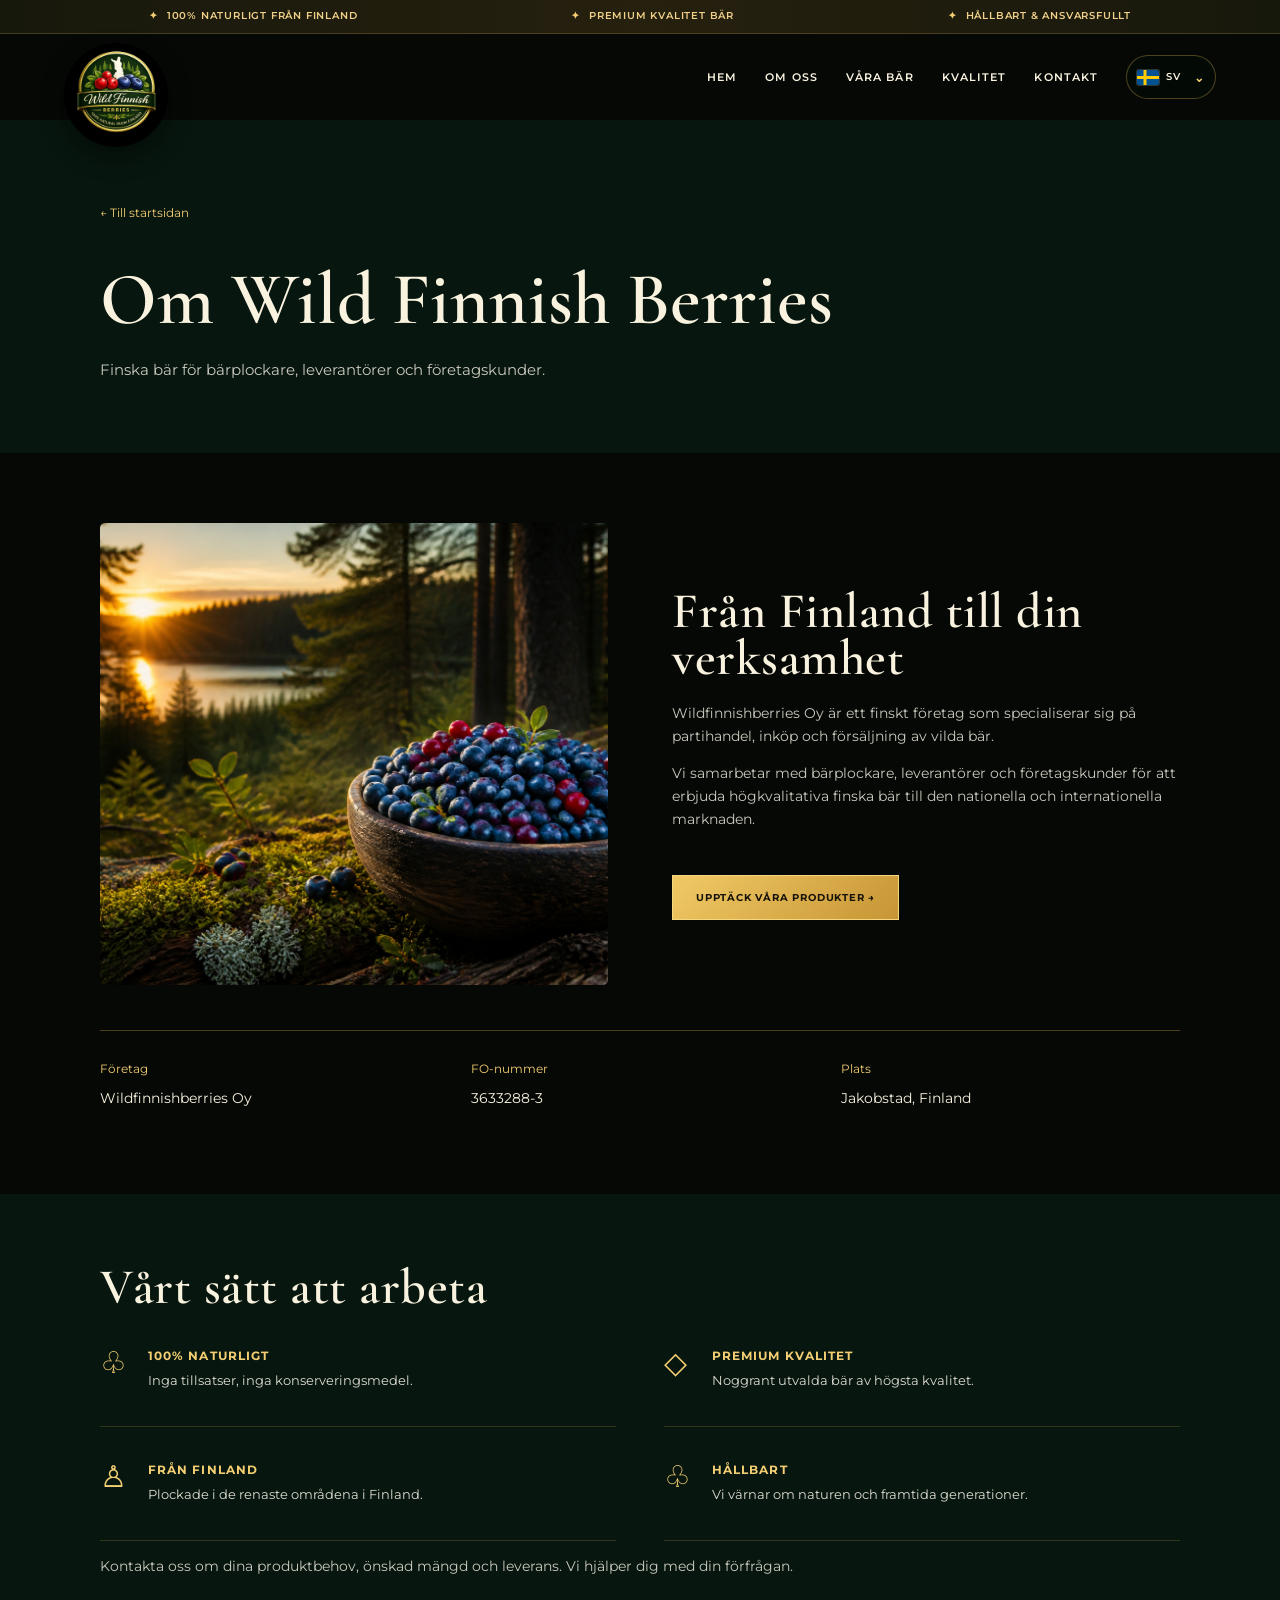
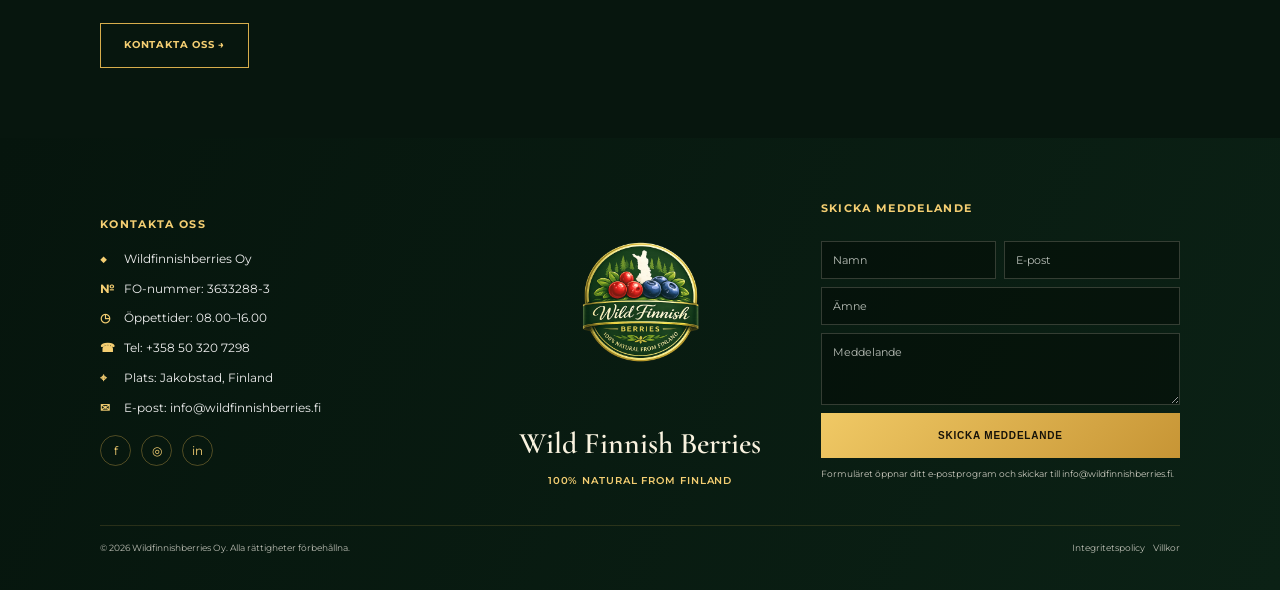
==== about.html @ 0ab93b12 "Add berry website pages with local images and responsive layouts" ====
<!doctype html>
<html lang="sv">

<head>
  <link rel="icon" href="assets/logo.jpeg">
  <meta charset="utf-8">
  <meta name="viewport" content="width=device-width, initial-scale=1">
  <meta name="description"
    content="Wild Finnish Berries – naturliga finska vilda bär för grossister, livsmedelsindustrin och export.">
  <title>Om oss | Wild Finnish Berries</title>
  <link rel="preconnect" href="https://fonts.googleapis.com">
  <link rel="preconnect" href="https://fonts.gstatic.com" crossorigin>
  <link
    href="https://fonts.googleapis.com/css2?family=Cormorant+Garamond:wght@500;600;700&family=Montserrat:wght@400;500;600;700&display=swap"
    rel="stylesheet">
  <link rel="stylesheet" href="assets/site.css">
</head>

<body>
  <div class="topbar"><span>100% naturligt från Finland</span><span>Premium kvalitet bär</span><span>Hållbart &amp;
      ansvarsfullt</span></div>
  <header class="nav">
    <a class="brand" href="index.html#hem" aria-label="Wild Finnish Berries hem"><img
        src="assets/logo.jpeg" alt="Wild Finnish Berries logotyp"></a>
    <nav class="nav-links" aria-label="Huvudmeny"><a href="index.html#hem">Hem</a><a href="about.html">Om oss</a><a
        href="products.html">Våra bär</a><a href="index.html#kvalitet">Kvalitet</a><a href="#kontakt">Kontakt</a>
      <div class="language-picker"><button class="language-trigger" type="button" aria-label="Välj språk"
          aria-expanded="false"><img class="language-flag"
            src="assets/flag-se.png" alt=""><span
            class="language-code">SV</span></button>
        <div class="language-options" role="menu"><button class="language-option" type="button" data-language="sv"
            role="menuitem"><img class="language-flag"
              src="assets/flag-se.png"
              alt=""><span>SV</span></button><button class="language-option" type="button" data-language="fi"
            role="menuitem"><img class="language-flag"
              src="assets/flag-fi.png"
              alt=""><span>FI</span></button><button class="language-option" type="button" data-language="en"
            role="menuitem"><img class="language-flag"
              src="assets/flag-gb.png" alt=""><span>EN</span></button>
        </div>
      </div>
    </nav>
    <button class="mobile-nav" type="button"
      aria-label="Öppna meny" aria-expanded="false" aria-controls="mobile-menu">☰</button>
    <nav id="mobile-menu" class="mobile-menu" aria-label="Mobilmeny"><a href="index.html#hem">Hem</a><a href="about.html">Om oss</a><a
        href="products.html">Våra bär</a><a href="index.html#kvalitet">Kvalitet</a><a href="#kontakt">Kontakt</a>
      <div class="language-picker"><button class="language-trigger" type="button" aria-label="Välj språk"
          aria-expanded="false"><img class="language-flag"
            src="assets/flag-se.png" alt=""><span
            class="language-code">SV</span></button>
        <div class="language-options" role="menu"><button class="language-option" type="button" data-language="sv"
            role="menuitem"><img class="language-flag"
              src="assets/flag-se.png"
              alt=""><span>SV</span></button><button class="language-option" type="button" data-language="fi"
            role="menuitem"><img class="language-flag"
              src="assets/flag-fi.png"
              alt=""><span>FI</span></button><button class="language-option" type="button" data-language="en"
            role="menuitem"><img class="language-flag"
              src="assets/flag-gb.png" alt=""><span>EN</span></button>
        </div>
      </div>
    </nav>
  </header>
  <main data-page="about"><section class="detail-heading"><div class="container">
      <a class="back-link" href="index.html" data-detail="back">← Till startsidan</a>
      <h1 class="detail-title" data-detail="aboutTitle">Om Wild Finnish Berries</h1>
      <p class="detail-lead" data-detail="aboutLead">Finska bär för bärplockare, leverantörer och företagskunder.</p>
    </div></section><section><div class="container">
  <div class="about-story"><img src="assets/hero-finnish-berries.png" alt="Bär från Finland" width="1536" height="1024">
  <div class="detail-copy"><h2 class="h2" data-detail="storyTitle">Från Finland till din verksamhet</h2>
  <p data-detail="storyBody">Wildfinnishberries Oy är ett finskt företag som specialiserar sig på partihandel, inköp och försäljning av vilda bär.</p>
  <p data-detail="storyPartners">Vi samarbetar med bärplockare, leverantörer och företagskunder för att erbjuda högkvalitativa finska bär till den nationella och internationella marknaden.</p>
  <a class="gold-btn detail-cta" href="products.html" data-detail="explore">Upptäck våra produkter →</a></div></div>
  <dl class="business-facts"><div><dt data-detail="companyLabel">Företag</dt><dd>Wildfinnishberries Oy</dd></div>
  <div><dt data-detail="businessLabel">FO-nummer</dt><dd>3633288-3</dd></div>
  <div><dt data-detail="locationLabel">Plats</dt><dd>Jakobstad, Finland</dd></div></dl>
  </div></section>
  <section class="detail-quality"><div class="container"><h2 class="h2" data-detail="qualityTitle">Vårt sätt att arbeta</h2><div class="quality-grid" id="kvalitet">
          <article class="quality"><span class="icon">♧</span>
            <h3>100% naturligt</h3>
            <p>Inga tillsatser, inga konserveringsmedel.</p>
          </article>
          <article class="quality"><span class="icon">◇</span>
            <h3>Premium kvalitet</h3>
            <p>Noggrant utvalda bär av högsta kvalitet.</p>
          </article>
          <article class="quality"><span class="icon">♙</span>
            <h3>Från Finland</h3>
            <p>Plockade i de renaste områdena i Finland.</p>
          </article>
          <article class="quality"><span class="icon">♧</span>
            <h3>Hållbart</h3>
            <p>Vi värnar om naturen och framtida generationer.</p>
          </article>
        </div><p class="detail-copy" data-detail="enquiryBody">Kontakta oss om dina produktbehov, önskad mängd och leverans. Vi hjälper dig med din förfrågan.</p>
  <a class="outline-btn detail-cta" href="#kontakt" data-detail="enquiry">Kontakta oss →</a></div></section></main>
  <footer class="contact" id="kontakt">
    <div class="container contact-grid">
      <div>
        <h3>Kontakta oss</h3>
        <ul class="contact-list">
          <li class="contact-company"><b>◆</b>Wildfinnishberries Oy</li>
          <li class="contact-business"><b>№</b><span class="contact-label">FO-nummer:</span> 3633288-3</li>
          <li class="contact-hours"><b>◷</b><span class="contact-label">Öppettider:</span> 08.00–16.00</li>
          <li class="contact-phone"><b>☎</b><span class="contact-label">Tel:</span> <a href="tel:+358503207298">+358 50
              320 7298</a></li>
          <li class="contact-location"><b>⌖</b><span class="contact-label">Plats:</span> Jakobstad, Finland</li>
          <li class="contact-email"><b>✉</b><span class="contact-label">E-post:</span> <a
              href="mailto:info@wildfinnishberries.fi">info@wildfinnishberries.fi</a></li>
        </ul>
        <div class="socials" aria-label="Sociala medier"><a href="#kontakt" aria-label="Facebook">f</a><a
            href="#kontakt" aria-label="Instagram">◎</a><a href="#kontakt" aria-label="LinkedIn">in</a></div>
      </div>
      <div class="footer-logo"><img src="assets/logo.jpeg" alt="Wild Finnish Berries" width="1024" height="1536" loading="lazy">
        <strong class="footer-brand-name">Wild Finnish Berries</strong>
        <p>100% natural from Finland</p>
      </div>
      <form class="contact-form" id="contact-form">
        <h3 class="full">Skicka meddelande</h3><input name="name" required placeholder="Namn" aria-label="Namn"><input
          name="email" required type="email" placeholder="E-post" aria-label="E-post"><input class="full" name="subject"
          required placeholder="Ämne" aria-label="Ämne"><textarea name="message" required placeholder="Meddelande"
          aria-label="Meddelande"></textarea><button class="gold-btn" type="submit">Skicka meddelande</button>
        <p class="form-note">Formuläret öppnar ditt e-postprogram och skickar till info@wildfinnishberries.fi.</p>
      </form>
    </div>
    <div class="container copyright"><span>© 2026 Wildfinnishberries Oy. Alla rättigheter
        förbehållna.</span><span>Integritetspolicy &nbsp;&nbsp; Villkor</span></div>
  </footer>
  <script src="assets/site.js" defer></script>
  <script src="assets/details.js" defer></script>
</body>

</html>
---- assets/site.css ----
:root {
      --ink: #050805;
      --forest: #07160e;
      --forest-2: #0c2115;
      --gold: #d7ad4c;
      --gold-light: #f4ce72;
      --cream: #f9f2df;
      --muted: #c9c8bd;
      --line: rgba(215, 173, 76, .35)
    }

    * {
      box-sizing: border-box
    }

    html {
      scroll-behavior: smooth
    }

    body {
      margin: 0;
      background: var(--ink);
      color: var(--cream);
      font-family: Montserrat, Arial, sans-serif;
      font-size: 14px;
      line-height: 1.65
    }

    a {
      color: inherit;
      text-decoration: none
    }

    img {
      display: block;
      max-width: 100%
    }

    .topbar {
      min-height: 34px;
      background: linear-gradient(90deg, #17180c, #26200e, #17180c);
      border-bottom: 1px solid rgba(241, 203, 113, .2);
      color: #f1d18a;
      display: flex;
      justify-content: space-around;
      gap: 18px;
      padding: 8px 4vw;
      font-size: 10px;
      font-weight: 600;
      letter-spacing: .08em;
      text-transform: uppercase
    }

    .topbar span {
      white-space: nowrap
    }

    .topbar span::before {
      content: '✦';
      margin-right: 9px;
      color: var(--gold-light)
    }

    .nav {
      height: 86px;
      display: flex;
      align-items: center;
      gap: 32px;
      max-width: 1220px;
      margin: auto;
      padding: 0 34px;
      position: relative;
      z-index: 3
    }

    .brand {
      width: 104px;
      height: 104px;
      margin-top: 35px;
      flex: 0 0 104px;
      overflow: hidden;
      border-radius: 50%;
      box-shadow: 0 10px 24px rgba(0, 0, 0, .42)
    }

    .brand img {
      width: 100%;
      height: 100%;
      object-fit: cover
    }

    .nav-links {
      display: flex;
      align-items: center;
      gap: 28px;
      margin-left: auto;
      flex-wrap: nowrap;
      white-space: nowrap;
      font-size: 11px;
      font-weight: 600;
      letter-spacing: .1em;
      text-transform: uppercase
    }

    .nav-links a {
      transition: color .2s
    }

    .nav-links a:hover {
      color: var(--gold-light)
    }

    .language-picker {
      position: relative
    }

    .language-trigger {
      display: inline-flex;
      align-items: center;
      justify-content: center;
      gap: 7px;
      min-width: 70px;
      padding: 9px 10px;
      border: 1px solid var(--line);
      border-radius: 22px;
      background: rgba(3, 12, 7, .78);
      color: var(--cream);
      font: 600 10px Montserrat;
      letter-spacing: .06em;
      cursor: pointer
    }

    .language-trigger::after {
      content: '⌄';
      margin-left: 7px;
      color: var(--gold-light);
      font-size: 12px
    }

    .language-flag {
      width: 22px;
      height: 15px;
      flex: 0 0 auto;
      object-fit: cover;
      border-radius: 2px;
      box-shadow: 0 0 0 1px rgba(255, 255, 255, .18)
    }

    .language-code {
      line-height: 1
    }

    .language-options {
      position: absolute;
      top: calc(100% + 7px);
      right: 0;
      z-index: 7;
      display: none;
      min-width: 78px;
      overflow: hidden;
      border: 1px solid var(--line);
      border-radius: 4px;
      background: #07140d;
      box-shadow: 0 12px 24px rgba(0, 0, 0, .4)
    }

    .language-picker.open .language-options {
      display: grid
    }

    .language-option {
      appearance: none;
      display: flex;
      align-items: center;
      gap: 9px;
      width: 100%;
      border: 0;
      border-bottom: 1px solid rgba(215, 173, 76, .16);
      background: transparent;
      color: var(--cream);
      padding: 10px 12px;
      font: 600 10px Montserrat;
      letter-spacing: .08em;
      text-align: left;
      cursor: pointer
    }

    .language-option:last-child {
      border-bottom: 0
    }

    .language-option:hover,
    .language-option[aria-current="true"] {
      background: rgba(215, 173, 76, .14);
      color: var(--gold-light)
    }

    .outline-btn,
    .gold-btn {
      display: inline-flex;
      justify-content: center;
      align-items: center;
      gap: 15px;
      min-height: 45px;
      padding: 0 23px;
      font-size: 10px;
      font-weight: 700;
      letter-spacing: .08em;
      text-transform: uppercase;
      transition: .2s
    }

    .outline-btn {
      border: 1px solid var(--gold);
      color: var(--gold-light)
    }

    .outline-btn:hover {
      background: var(--gold);
      color: #15130a
    }

    .gold-btn {
      background: linear-gradient(135deg, #f0c965, #c79535);
      color: #171309;
      border: 1px solid #f7d77e
    }

    .gold-btn:hover {
      filter: brightness(1.1);
      transform: translateY(-1px)
    }

    .hero {
      min-height: 520px;
      position: relative;
      background: linear-gradient(90deg, rgba(1, 7, 3, .86) 0%, rgba(1, 7, 3, .65) 38%, rgba(1, 7, 3, .1) 70%), url('hero-finnish-berries.png') center/cover no-repeat
    }

    .hero-inner {
      max-width: 1220px;
      min-height: 520px;
      margin: auto;
      padding: 105px 92px 72px;
      position: relative
    }

    .eyebrow {
      color: var(--gold-light);
      font-size: 13px;
      letter-spacing: .13em;
      text-transform: uppercase;
      font-weight: 500;
      margin: 0 0 3px
    }

    .display {
      font-family: 'Cormorant Garamond', Georgia, serif;
      font-weight: 600;
      letter-spacing: .035em;
      line-height: .88;
      margin: 0;
      max-width: 550px;
      font-size: clamp(64px, 7vw, 104px);
      text-transform: uppercase
    }

    .display span {
      color: var(--gold-light)
    }

    .ornament {
      color: var(--gold-light);
      font-size: 29px;
      line-height: 1;
      margin: 22px 0 18px;
      letter-spacing: 7px
    }

    .hero-copy {
      max-width: 420px;
      color: #f5f1e6;
      font-size: 13px;
      margin: 0 0 25px
    }

    .hero-badges {
      position: absolute;
      right: 50px;
      top: 68px;
      display: grid;
      gap: 18px
    }

    .hero-badge {
      width: 77px;
      height: 77px;
      border: 1px solid rgba(243, 210, 128, .5);
      border-radius: 50%;
      background: rgba(4, 14, 8, .55);
      display: grid;
      place-items: center;
      text-align: center;
      padding: 8px;
      color: #f1d18a;
      font-size: 8px;
      font-weight: 600;
      line-height: 1.35;
      text-transform: uppercase
    }

    .hero-badge b {
      font-size: 22px;
      display: block;
      font-weight: 400
    }

    section {
      padding: 70px 34px
    }

    section.hero {
      padding: 0
    }

    .container {
      max-width: 1080px;
      margin: auto
    }

    .intro {
      background: linear-gradient(115deg, #06150d, #0b2115)
    }

    .split {
      display: grid;
      grid-template-columns: 1.15fr 1fr;
      gap: 80px;
      align-items: center
    }

    .kicker {
      color: var(--gold-light);
      font-size: 11px;
      letter-spacing: .13em;
      text-transform: uppercase;
      margin: 0 0 5px;
      font-weight: 600
    }

    .h2 {
      font: 600 clamp(37px, 4vw, 50px)/.95 'Cormorant Garamond', Georgia, serif;
      letter-spacing: .01em;
      margin: 0 0 19px
    }

    .body-copy {
      color: #e1e0d7;
      font-size: 12px;
      max-width: 490px;
      margin: 0 0 25px
    }

    .quality-grid {
      display: grid;
      grid-template-columns: 1fr 1fr;
      gap: 24px 29px
    }

    .quality {
      min-height: 84px;
      border-bottom: 1px solid rgba(215, 173, 76, .2);
      padding: 3px 0 17px 48px;
      position: relative
    }

    .quality .icon {
      position: absolute;
      left: 0;
      top: 2px;
      color: var(--gold-light);
      font: 30px Georgia
    }

    .quality h3 {
      font-size: 10px;
      color: var(--gold-light);
      letter-spacing: .09em;
      text-transform: uppercase;
      margin: 0 0 4px
    }

    .quality p {
      font-size: 11px;
      line-height: 1.55;
      color: #dddcd2;
      margin: 0
    }

    .products {
      background: #050805;
      text-align: center;
      padding-bottom: 78px
    }

    .products .h2 {
      margin-bottom: 33px
    }

    .product-grid {
      display: grid;
      grid-template-columns: repeat(4, 1fr);
      gap: 15px;
      text-align: left
    }

    .product {
      overflow: hidden;
      border: 1px solid var(--line);
      border-radius: 5px;
      background: linear-gradient(160deg, #102315, #061008);
      transition: transform .25s, border-color .25s
    }

    .product:hover {
      transform: translateY(-5px);
      border-color: var(--gold-light)
    }

    .product img {
      width: 100%;
      height: 130px;
      object-fit: cover
    }

    .product-info {
      padding: 14px 15px 17px
    }

    .product h3 {
      font: 600 23px/1 'Cormorant Garamond', Georgia, serif;
      letter-spacing: .04em;
      margin: 0 0 8px;
      text-transform: uppercase
    }

    .product p {
      color: #d5d5cb;
      font-size: 10px;
      line-height: 1.6;
      margin: 0 0 14px;
      min-height: 48px
    }

    .season {
      border-top: 1px solid rgba(215, 173, 76, .25);
      padding-top: 10px;
      color: #dfbd63;
      font-size: 8px;
      font-weight: 600;
      letter-spacing: .04em;
      text-transform: uppercase
    }

    .season::before {
      content: '▦';
      font-size: 13px;
      margin-right: 7px
    }

    .products .gold-btn {
      margin-top: 25px
    }

    .strips {
      display: grid;
      grid-template-columns: repeat(3, 1fr);
      min-height: 116px
    }

    .strip {
      position: relative;
      display: flex;
      align-items: center;
      justify-content: center;
      gap: 12px;
      text-align: left;
      background-position: center;
      background-size: cover;
      min-height: 116px;
      overflow: hidden
    }

    .strip::before {
      content: '';
      position: absolute;
      inset: 0;
      background: rgba(2, 14, 7, .63)
    }

    .strip:nth-child(1) {
      background-image: url('lingonberries.png')
    }

    .strip:nth-child(2) {
      background-image: url('hero-finnish-berries.png')
    }

    .strip:nth-child(3) {
      background-image: url('cloudberries.png')
    }

    .strip>* {
      position: relative
    }

    .strip-icon {
      font: 31px Georgia;
      color: var(--gold-light)
    }

    .strip strong {
      display: block;
      font-size: 10px;
      letter-spacing: .08em;
      text-transform: uppercase;
      color: #fff
    }

    .strip small {
      font-size: 10px;
      color: #eee
    }

    .contact {
      background: linear-gradient(115deg, #06150d, #0b2115);
      padding-top: 54px;
      padding-bottom: 35px
    }

    .contact-grid {
      display: grid;
      grid-template-columns: 1fr .75fr 1fr;
      gap: 46px;
      align-items: center
    }

    .contact h3 {
      color: var(--gold-light);
      font-size: 11px;
      letter-spacing: .12em;
      text-transform: uppercase;
      margin: 0 0 16px
    }

    .contact-list {
      list-style: none;
      padding: 0;
      margin: 0
    }

    .contact-list li {
      color: #eee;
      font-size: 12px;
      margin: 10px 0;
      word-break: break-word
    }

    .contact-list b {
      color: var(--gold-light);
      display: inline-block;
      width: 24px
    }

    .socials {
      display: flex;
      gap: 10px;
      margin-top: 18px
    }

    .socials a {
      width: 31px;
      height: 31px;
      border: 1px solid var(--line);
      border-radius: 50%;
      display: grid;
      place-items: center;
      color: var(--gold-light);
      font-size: 12px
    }

    .footer-logo {
      text-align: center
    }

    .footer-logo img {
      width: 150px;
      height: 150px;
      object-fit: cover;
      border-radius: 50%;
      margin: 0 auto 5px
    }

    .footer-logo p {
      color: var(--gold-light);
      font-size: 10px;
      font-weight: 600;
      letter-spacing: .09em;
      margin: 0;
      text-transform: uppercase
    }

    .contact-form {
      display: grid;
      grid-template-columns: 1fr 1fr;
      gap: 8px
    }

    .contact-form input,
    .contact-form textarea {
      width: 100%;
      border: 1px solid rgba(239, 231, 207, .2);
      background: rgba(1, 8, 4, .45);
      color: #fff;
      font: 11px Montserrat;
      padding: 11px;
      outline: none
    }

    .contact-form input:focus,
    .contact-form textarea:focus {
      border-color: var(--gold)
    }

    .contact-form textarea {
      min-height: 72px;
      grid-column: 1/-1;
      resize: vertical
    }

    .contact-form button {
      grid-column: 1/-1;
      border: 0;
      cursor: pointer
    }

    .contact-form .full {
      grid-column: 1/-1
    }

    .form-note {
      grid-column: 1/-1;
      font-size: 9px;
      color: #c9c8bd;
      margin: 1px 0 0
    }

    .copyright {
      max-width: 1080px;
      margin: 35px auto 0;
      padding-top: 15px;
      border-top: 1px solid rgba(215, 173, 76, .16);
      display: flex;
      justify-content: space-between;
      gap: 20px;
      color: #babcb2;
      font-size: 9px
    }

    .mobile-nav {
      display: none
    }

    .mobile-menu {
      display: none
    }

    @media(max-width:1100px) {
      .nav {
        height: 68px;
        padding: 0 20px
      }

      .brand {
        width: 76px;
        height: 76px;
        flex-basis: 76px;
        margin-top: 24px
      }

      .nav-links,
      .nav>.outline-btn {
        display: none
      }

      .mobile-nav {
        display: block;
        margin-left: auto;
        background: transparent;
        border: 0;
        color: var(--gold-light);
        font-size: 22px;
        padding: 8px
      }

      .mobile-menu {
        position: absolute;
        left: 0;
        right: 0;
        top: 68px;
        background: #07140d;
        border-top: 1px solid var(--line);
        padding: 18px 24px;
        z-index: 4
      }

      .mobile-menu.open {
        display: grid;
        gap: 15px
      }

      .mobile-menu a {
        font-size: 11px;
        letter-spacing: .1em;
        text-transform: uppercase
      }

      .mobile-menu .language-picker {
        width: max-content;
        justify-self: start
      }

      .mobile-menu .language-options {
        position: static;
        right: auto;
        left: auto;
        margin-top: 7px
      }
    }

    @media(max-width:820px) {
      .topbar {
        justify-content: center;
        overflow: hidden
      }

      .topbar span:not(:first-child) {
        display: none
      }

      .nav {
        height: 68px;
        padding: 0 20px
      }

      .brand {
        width: 76px;
        height: 76px;
        flex-basis: 76px;
        margin-top: 24px
      }

      .nav-links,
      .nav>.outline-btn {
        display: none
      }

      .mobile-nav {
        display: block;
        margin-left: auto;
        background: transparent;
        border: 0;
        color: var(--gold-light);
        font-size: 22px;
        padding: 8px
      }

      .mobile-menu {
        display: none;
        position: absolute;
        left: 0;
        right: 0;
        top: 68px;
        background: #07140d;
        border-top: 1px solid var(--line);
        padding: 18px 24px;
        z-index: 4
      }

      .mobile-menu.open {
        display: grid;
        gap: 15px
      }

      .mobile-menu a {
        font-size: 11px;
        letter-spacing: .1em;
        text-transform: uppercase
      }

      .mobile-menu .language-picker {
        width: max-content;
        justify-self: start
      }

      .mobile-menu .language-options {
        right: auto;
        left: 0
      }

      section {
        padding: 55px 22px
      }

      .split,
      .contact-grid {
        grid-template-columns: 1fr;
        gap: 36px
      }

      .quality-grid {
        gap: 13px 18px
      }

      .products .h2 {
        margin-bottom: 25px
      }

      .product-grid {
        grid-template-columns: 1fr 1fr;
        gap: 11px
      }

      .product img {
        height: 118px
      }

      .product-info {
        padding: 12px
      }

      .product h3 {
        font-size: 20px
      }

      .product p {
        font-size: 9px;
        min-height: 57px
      }

      .strips {
        grid-template-columns: 1fr
      }

      .strip {
        min-height: 98px
      }

      .footer-logo {
        order: -1
      }

      .contact-grid {
        gap: 30px
      }

      .footer-logo img {
        width: 130px;
        height: 130px
      }

      .copyright {
        margin-top: 26px;
        display: block;
        line-height: 2
      }

      .copyright span {
        display: block
      }

      .contact-form {
        grid-template-columns: 1fr
      }

      .contact-form input {
        grid-column: 1/-1
      }
    }

    /* Tablet: giữ nhịp vertical như bản desktop để không tranh vùng với CTA. */
    @media (min-width:768px) and (max-width:820px) {
      .hero-badges {
        right: 28px;
        top: 58px;
        gap: 14px
      }

      .hero-badge {
        width: 70px;
        height: 70px;
        padding: 6px;
        font-size: 7px
      }

      .hero-badge b {
        font-size: 19px
      }
    }

    /* Mobile: badge luôn là 3 ô tròn cùng một lưới co giãn, không có kích thước cố định theo từng máy. */
    @media (max-width:767px) {
      .hero {
        min-height: 590px;
        background-position: 61% center
      }

      .hero-inner {
        min-height: 590px;
        padding: 110px 26px 45px;
        background: linear-gradient(90deg, rgba(1, 7, 3, .85), rgba(1, 7, 3, .25))
      }

      .display {
        font-size: clamp(57px, 16vw, 82px);
        max-width: 370px
      }

      .hero-copy {
        font-size: 12px;
        max-width: 315px
      }

      .hero-badges {
        position: static;
        display: grid;
        grid-template-columns: repeat(3, minmax(0, 1fr));
        width: min(100%, 260px);
        gap: 7px;
        margin-top: 26px
      }

      .hero-badge {
        width: 100%;
        height: auto;
        aspect-ratio: 1;
        padding: clamp(3px, 1vw, 6px);
        font-size: clamp(5.8px, 1.45vw, 7px);
        line-height: 1.2;
        overflow-wrap: anywhere
      }

      .hero-badge b {
        font-size: clamp(14px, 4vw, 17px)
      }
    }

    @media (max-width:359px) {
      .hero-badge {
        place-content: center;
        padding: 0
      }

      .hero-badge b {
        font-size: 20px
      }

      .badge-label {
        display: none
      }
    }

    /* Shared refinements preserve the existing brand and layout.
       DESIGN_VARIANCE: 4; MOTION_INTENSITY: 2; VISUAL_DENSITY: 4. */
    .contact { padding-inline: 34px; }
    .contact-grid { grid-template-columns: minmax(0, 1fr) minmax(0, .75fr) minmax(0, 1fr); }
    .contact-grid > *, .split > *, .product-grid > * { min-width: 0; }
    .footer-logo img { width: min(100%, 210px); height: 230px; object-fit: contain; border-radius: 0; mix-blend-mode: screen; }
    .footer-brand-name { display: block; font: 600 clamp(24px, 2.4vw, 30px)/1.15 'Cormorant Garamond', Georgia, serif; margin: 0 0 12px; }
    .product h3 { overflow-wrap: anywhere; line-height: 1.15; }
    a:focus-visible, button:focus-visible { outline: 2px solid var(--gold-light); outline-offset: 5px; }
    .language-trigger, .language-option, .mobile-nav { min-height: 44px; }
    .detail-heading { background: var(--forest); padding-top: 75px; }
    .detail-heading .container { max-width: 1080px; }
    .back-link { display: inline-block; color: var(--gold-light); font-size: 12px; margin-bottom: 30px; padding-block: 8px; }
    .detail-title { font: 600 clamp(45px, 6vw, 74px)/1.05 'Cormorant Garamond', Georgia, serif; margin: 0 0 20px; max-width: 800px; }
    .detail-lead { color: var(--muted); max-width: 700px; font-size: 15px; margin-bottom: 0; }
    .about-story { display: grid; grid-template-columns: 1fr 1fr; gap: 64px; align-items: center; }
    .about-story img { width: 100%; height: auto; aspect-ratio: 1.1; object-fit: cover; border-radius: 5px; }
    .contact-form input::placeholder, .contact-form textarea::placeholder { color: #b8beb7; opacity: 1; }
    .detail-copy { color: var(--muted); font-size: 14px; }
    .detail-copy h2 { color: var(--cream); }
    .business-facts { display: grid; grid-template-columns: repeat(3, minmax(0, 1fr)); gap: 32px; border-top: 1px solid var(--line); padding-top: 28px; margin-top: 45px; }
    .business-facts dt { color: var(--gold-light); font-size: 12px; margin-bottom: 8px; }
    .business-facts dd { margin: 0; font-size: 14px; overflow-wrap: anywhere; }
    .detail-quality { background: var(--forest); }
    .detail-quality .quality-grid { margin-top: 32px; gap: 30px 48px; }
    .detail-quality .quality h3 { font-size: 12px; }
    .detail-quality .quality p { font-size: 13px; }
    .detail-cta { margin-top: 30px; }
    .catalogue-grid { display: grid; grid-template-columns: repeat(2, minmax(0, 1fr)); gap: 30px; }
    .catalogue-grid .product { display: flex; flex-direction: column; }
    .catalogue-grid .product img { height: auto; aspect-ratio: 1.75; }
    .catalogue-grid .product-info { padding: 26px; display: flex; flex-direction: column; flex: 1; }
    .catalogue-grid .product h3 { font-size: 32px; }
    .catalogue-grid .product p { font-size: 14px; min-height: 0; }
    .catalogue-grid .season { font-size: 10px; margin-top: auto; }
    .catalogue-grid .product .outline-btn { align-self: start; margin-top: 20px; }
    .product-use { color: var(--muted); font-size: 13px; margin: 0 0 22px; }
    .product-use dt { color: var(--gold-light); font-weight: 600; margin-bottom: 5px; }
    .product-use dd { margin: 0; }
    .catalogue-note { margin-top: 40px; padding-top: 28px; border-top: 1px solid var(--line); max-width: 740px; }
    @media (max-width: 820px) {
      .contact { padding-inline: 22px; }
      .contact-grid, .about-story { grid-template-columns: 1fr; gap: 32px; }
      .footer-logo img { width: 185px; height: 210px; }
      .footer-brand-name { font-size: 30px; }
      .footer-logo { padding-bottom: 12px; }
      .business-facts { gap: 20px; }
      .product p { font-size: 12px; }
      .detail-title { font-size: clamp(40px, 8vw, 62px); }
    }
    @media (max-width: 600px) {
      .detail-heading { padding-top: 40px; }
      .catalogue-grid, .business-facts { grid-template-columns: 1fr; }
      .catalogue-grid .product-info { padding: 22px; }
      .quality-grid { grid-template-columns: 1fr; }
      .product-grid { grid-template-columns: 1fr; gap: 20px; }
      .product img { height: auto; aspect-ratio: 1.75; }
      .product-info { padding: 20px; }
      .product h3 { font-size: 28px; }
      .product p { font-size: 13px; min-height: 0; }
      .season { font-size: 10px; }
      .detail-lead, .detail-copy { font-size: 14px; }
      .contact-form input, .contact-form textarea { font-size: 16px; }
      .contact-list li { font-size: 13px; }
    }
    @media (prefers-reduced-motion: reduce) {
      html { scroll-behavior: auto; }
      *, *::before, *::after { transition: none !important; animation: none !important; }
    }
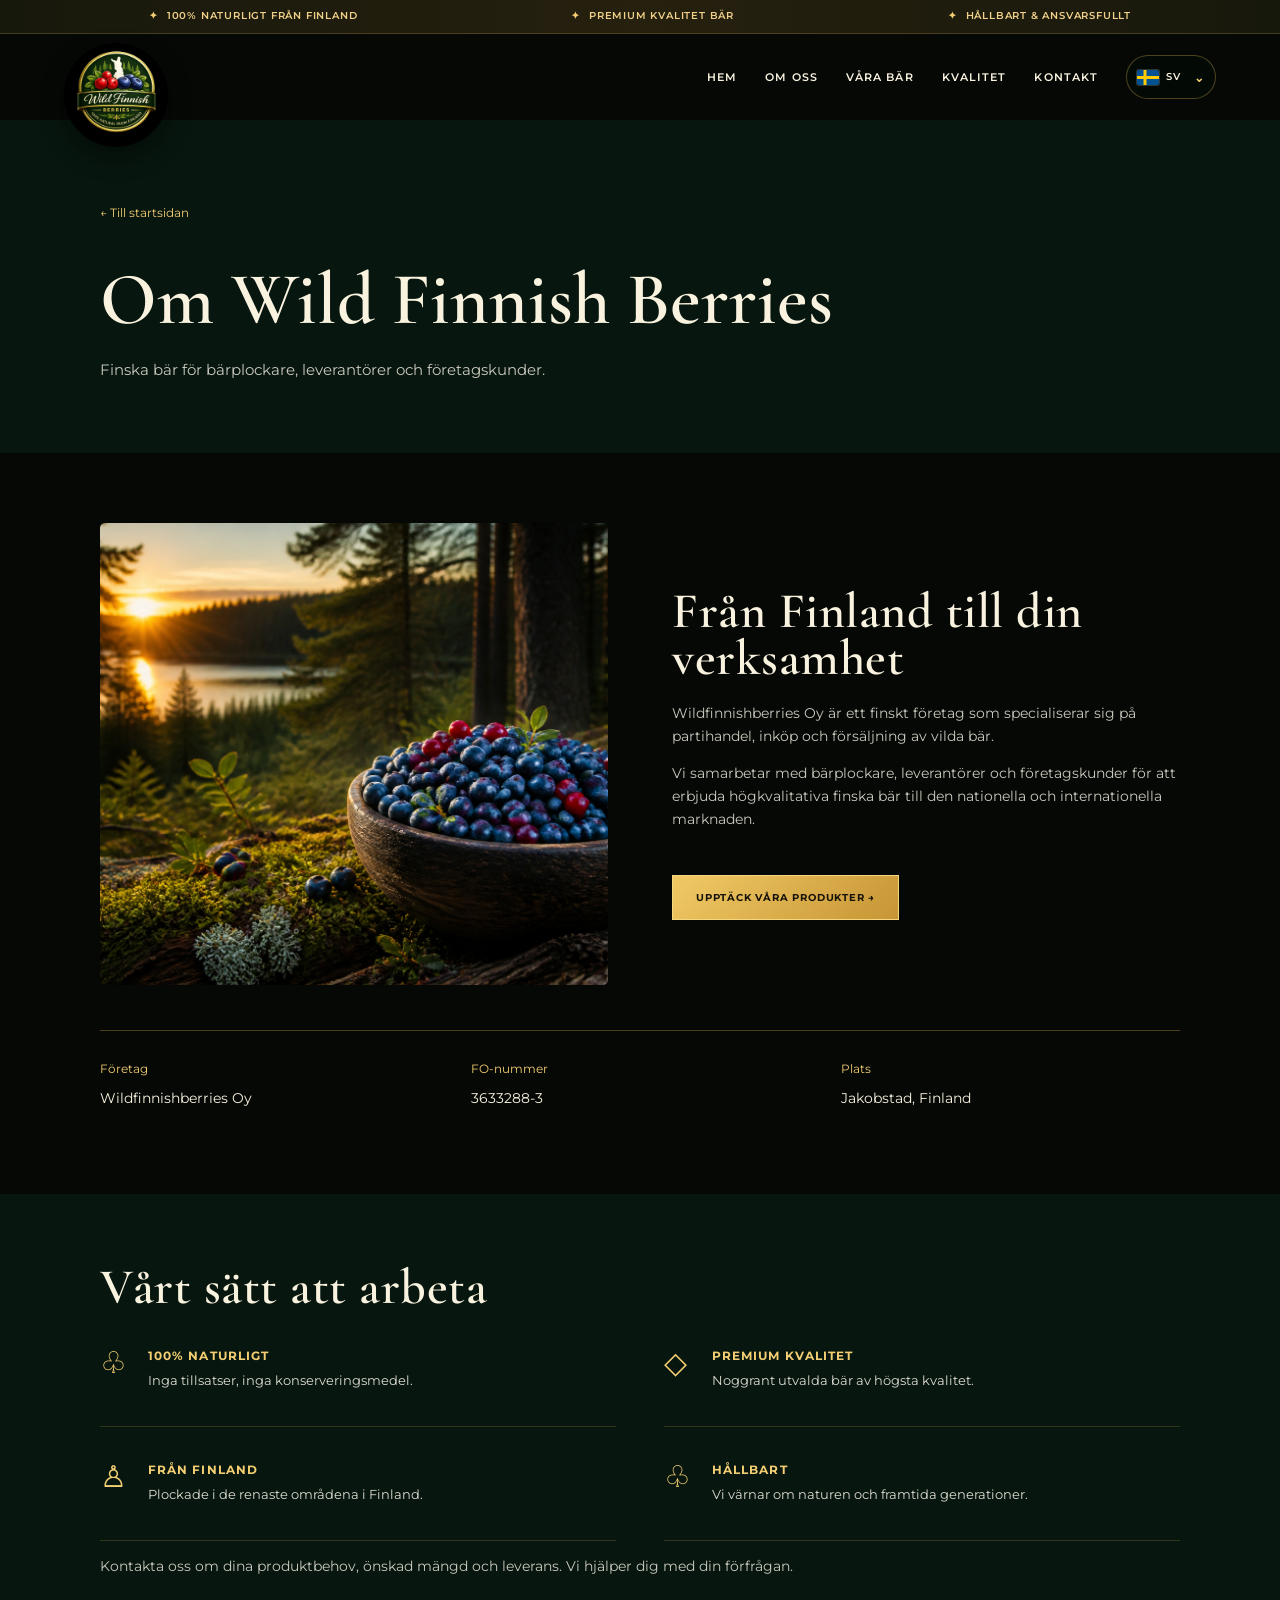
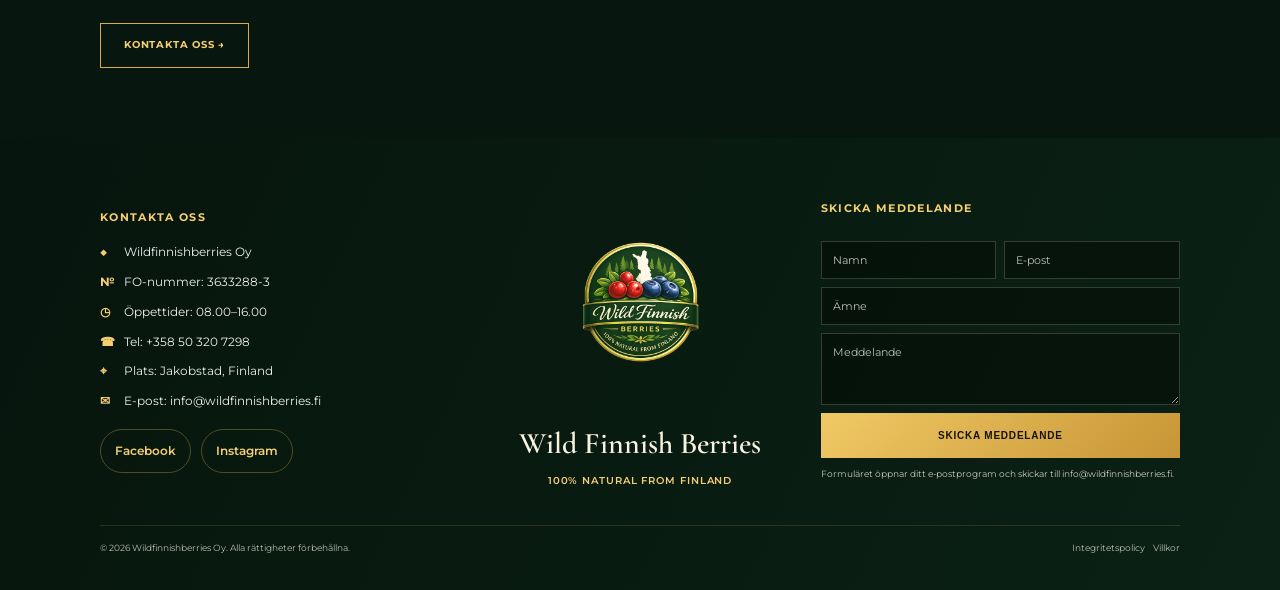
==== commit 51f3c53f: "Add Facebook and Instagram links to site footers" ====
--- a/about.html
+++ b/about.html
@@ -108,8 +108,11 @@
           <li class="contact-email"><b>✉</b><span class="contact-label">E-post:</span> <a
               href="mailto:info@wildfinnishberries.fi">info@wildfinnishberries.fi</a></li>
         </ul>
-        <div class="socials" aria-label="Sociala medier"><a href="#kontakt" aria-label="Facebook">f</a><a
-            href="#kontakt" aria-label="Instagram">◎</a><a href="#kontakt" aria-label="LinkedIn">in</a></div>
+        <nav class="socials" aria-label="Sociala medier">
+          <a href="https://www.facebook.com/share/1JC33Mpp2k/" target="_blank" rel="noopener noreferrer">Facebook</a>
+          <a href="https://www.instagram.com/wildfinnishberries?utm_source=qr&amp;knvt=aWM1djVlcWlmdWM4"
+            target="_blank" rel="noopener noreferrer">Instagram</a>
+        </nav>
       </div>
       <div class="footer-logo"><img src="assets/logo.jpeg" alt="Wild Finnish Berries" width="1024" height="1536" loading="lazy">
         <strong class="footer-brand-name">Wild Finnish Berries</strong>
--- a/assets/site.css
+++ b/assets/site.css
@@ -415,6 +415,7 @@
     }
 
     .product {
+      position: relative;
       overflow: hidden;
       border: 1px solid var(--line);
       border-radius: 5px;
@@ -574,19 +575,27 @@
 
     .socials {
       display: flex;
+      flex-wrap: wrap;
       gap: 10px;
-      margin-top: 18px
+      margin-top: 18px;
     }
 
     .socials a {
-      width: 31px;
-      height: 31px;
+      display: inline-flex;
+      align-items: center;
+      justify-content: center;
+      min-height: 44px;
+      padding-inline: 14px;
       border: 1px solid var(--line);
-      border-radius: 50%;
-      display: grid;
-      place-items: center;
+      border-radius: 22px;
       color: var(--gold-light);
-      font-size: 12px
+      font-size: 12px;
+      font-weight: 600;
+    }
+
+    .socials a:hover {
+      border-color: var(--gold-light);
+      background: var(--forest-2);
     }
 
     .footer-logo {
@@ -1005,10 +1014,140 @@
     .catalogue-grid .product h3 { font-size: 32px; }
     .catalogue-grid .product p { font-size: 14px; min-height: 0; }
     .catalogue-grid .season { font-size: 10px; margin-top: auto; }
-    .catalogue-grid .product .outline-btn { align-self: start; margin-top: 20px; }
+    .catalogue-grid .product .outline-btn {
+      position: relative;
+      z-index: 1;
+      align-self: start;
+      margin-top: 20px;
+    }
     .product-use { color: var(--muted); font-size: 13px; margin: 0 0 22px; }
     .product-use dt { color: var(--gold-light); font-weight: 600; margin-bottom: 5px; }
     .product-use dd { margin: 0; }
+
+    .product-detail-link {
+      display: inline-flex;
+      align-items: center;
+      align-self: start;
+      min-height: 44px;
+      color: var(--gold-light);
+      font-size: 13px;
+      font-weight: 600;
+      text-decoration: underline;
+      text-underline-offset: .2em;
+    }
+
+    .product .product-detail-link::after {
+      content: '';
+      position: absolute;
+      inset: 0;
+    }
+
+    .catalogue-grid .product-detail-link { margin: -12px 0 8px; }
+
+    .berry-hero {
+      padding-block: clamp(36px, 6vw, 74px);
+      background: linear-gradient(125deg, var(--forest), var(--ink));
+    }
+
+    .berry-hero .back-link { margin-bottom: 18px; }
+    .berry-hero-grid {
+      display: grid;
+      grid-template-columns: minmax(0, 1.2fr) minmax(0, 1fr);
+      align-items: center;
+      gap: clamp(24px, 5vw, 64px);
+    }
+
+    .berry-hero-image {
+      width: 100%;
+      height: auto;
+      aspect-ratio: 4 / 3;
+      object-fit: cover;
+      border: 1px solid var(--line);
+      border-radius: 5px;
+    }
+
+    .berry-hero .detail-title {
+      font-size: clamp(40px, 5.4vw, 68px);
+      margin-bottom: 12px;
+      overflow-wrap: anywhere;
+    }
+
+    .berry-tagline {
+      margin: 0 0 20px;
+      color: var(--muted);
+      font-size: clamp(14px, 1.7vw, 18px);
+    }
+
+    .berry-hero .season { margin: 0 0 18px; font-size: 11px; }
+    .berry-actions {
+      display: flex;
+      flex-wrap: wrap;
+      align-items: center;
+      gap: 8px 20px;
+    }
+
+    .berry-actions .gold-btn { font-size: 11px; min-height: 48px; }
+    .berry-actions .product-detail-link { align-self: center; }
+    .berry-quote-note { margin: 12px 0 0; color: var(--muted); font-size: 12px; }
+    .berry-information { scroll-margin-top: 16px; }
+    [data-page="berry"] ~ .contact .contact-form { scroll-margin-top: 20px; }
+
+    .berry-details {
+      padding: clamp(16px, 4vw, 40px);
+      border: 1px solid var(--line);
+      border-radius: 5px;
+      background: var(--forest);
+      overflow-wrap: anywhere;
+    }
+
+    .berry-details-grid {
+      display: grid;
+      grid-template-columns: minmax(0, 1.2fr) minmax(0, 1fr);
+      grid-template-areas: "description nutrition" "facts nutrition";
+      grid-template-rows: auto 1fr;
+      gap: 24px clamp(24px, 4vw, 44px);
+      align-items: start;
+    }
+
+    .berry-description { grid-area: description; }
+    .berry-nutrition { grid-area: nutrition; }
+    .berry-facts { grid-area: facts; }
+    .berry-details h2, .berry-nutrition caption {
+      color: var(--cream);
+      font: 600 25px/1.15 'Cormorant Garamond', Georgia, serif;
+      margin: 0 0 12px;
+    }
+
+    .berry-details p, .berry-details ul, .berry-details dl { margin: 0 0 12px; }
+    .berry-description p:last-child, .berry-facts p:last-child { margin-bottom: 0; }
+    .berry-details ul { padding-inline-start: 20px; }
+    .berry-details li + li { margin-top: 4px; }
+    .berry-facts h2:not(:first-child) { margin-top: 24px; }
+
+    .berry-facts dl > div {
+      display: grid;
+      grid-template-columns: minmax(0, 1fr) minmax(0, 1.35fr);
+      gap: 12px;
+      padding: 8px 0;
+      border-bottom: 1px solid var(--line);
+    }
+
+    .berry-facts dt { color: var(--cream); font-weight: 600; }
+    .berry-facts dd { margin: 0; }
+
+    .berry-nutrition table { width: 100%; border-collapse: collapse; }
+    .berry-nutrition caption { text-align: left; margin: 0; padding-bottom: 12px; }
+    .berry-nutrition th, .berry-nutrition td {
+      padding: 8px 10px;
+      border-bottom: 1px solid var(--line);
+      text-align: left;
+    }
+
+    .berry-nutrition thead { background: var(--forest-2); color: var(--gold-light); }
+    .berry-nutrition tbody th { font-weight: 500; }
+    .berry-nutrition tr > :last-child { text-align: right; }
+    .berry-nutrition td { white-space: nowrap; font-variant-numeric: tabular-nums; }
+
     .catalogue-note { margin-top: 40px; padding-top: 28px; border-top: 1px solid var(--line); max-width: 740px; }
     @media (max-width: 820px) {
       .contact { padding-inline: 22px; }
@@ -1020,9 +1159,23 @@
       .product p { font-size: 12px; }
       .detail-title { font-size: clamp(40px, 8vw, 62px); }
     }
+    @media (max-width: 700px) {
+      .berry-hero { padding-block: 28px 34px; }
+      .berry-hero .back-link { margin-bottom: 12px; }
+      .berry-hero-grid { grid-template-columns: minmax(0, 1fr); gap: 20px; }
+      .berry-hero-image { aspect-ratio: 16 / 10; height: auto; }
+      .berry-hero .detail-title { font-size: clamp(35px, 8vw, 50px); }
+    }
+
     @media (max-width: 600px) {
       .detail-heading { padding-top: 40px; }
       .catalogue-grid, .business-facts { grid-template-columns: 1fr; }
+      .berry-details-grid {
+        grid-template-columns: minmax(0, 1fr);
+        grid-template-areas: "description" "nutrition" "facts";
+        grid-template-rows: auto;
+      }
+      .berry-nutrition th, .berry-nutrition td { padding-inline: 8px; }
       .catalogue-grid .product-info { padding: 22px; }
       .quality-grid { grid-template-columns: 1fr; }
       .product-grid { grid-template-columns: 1fr; gap: 20px; }
